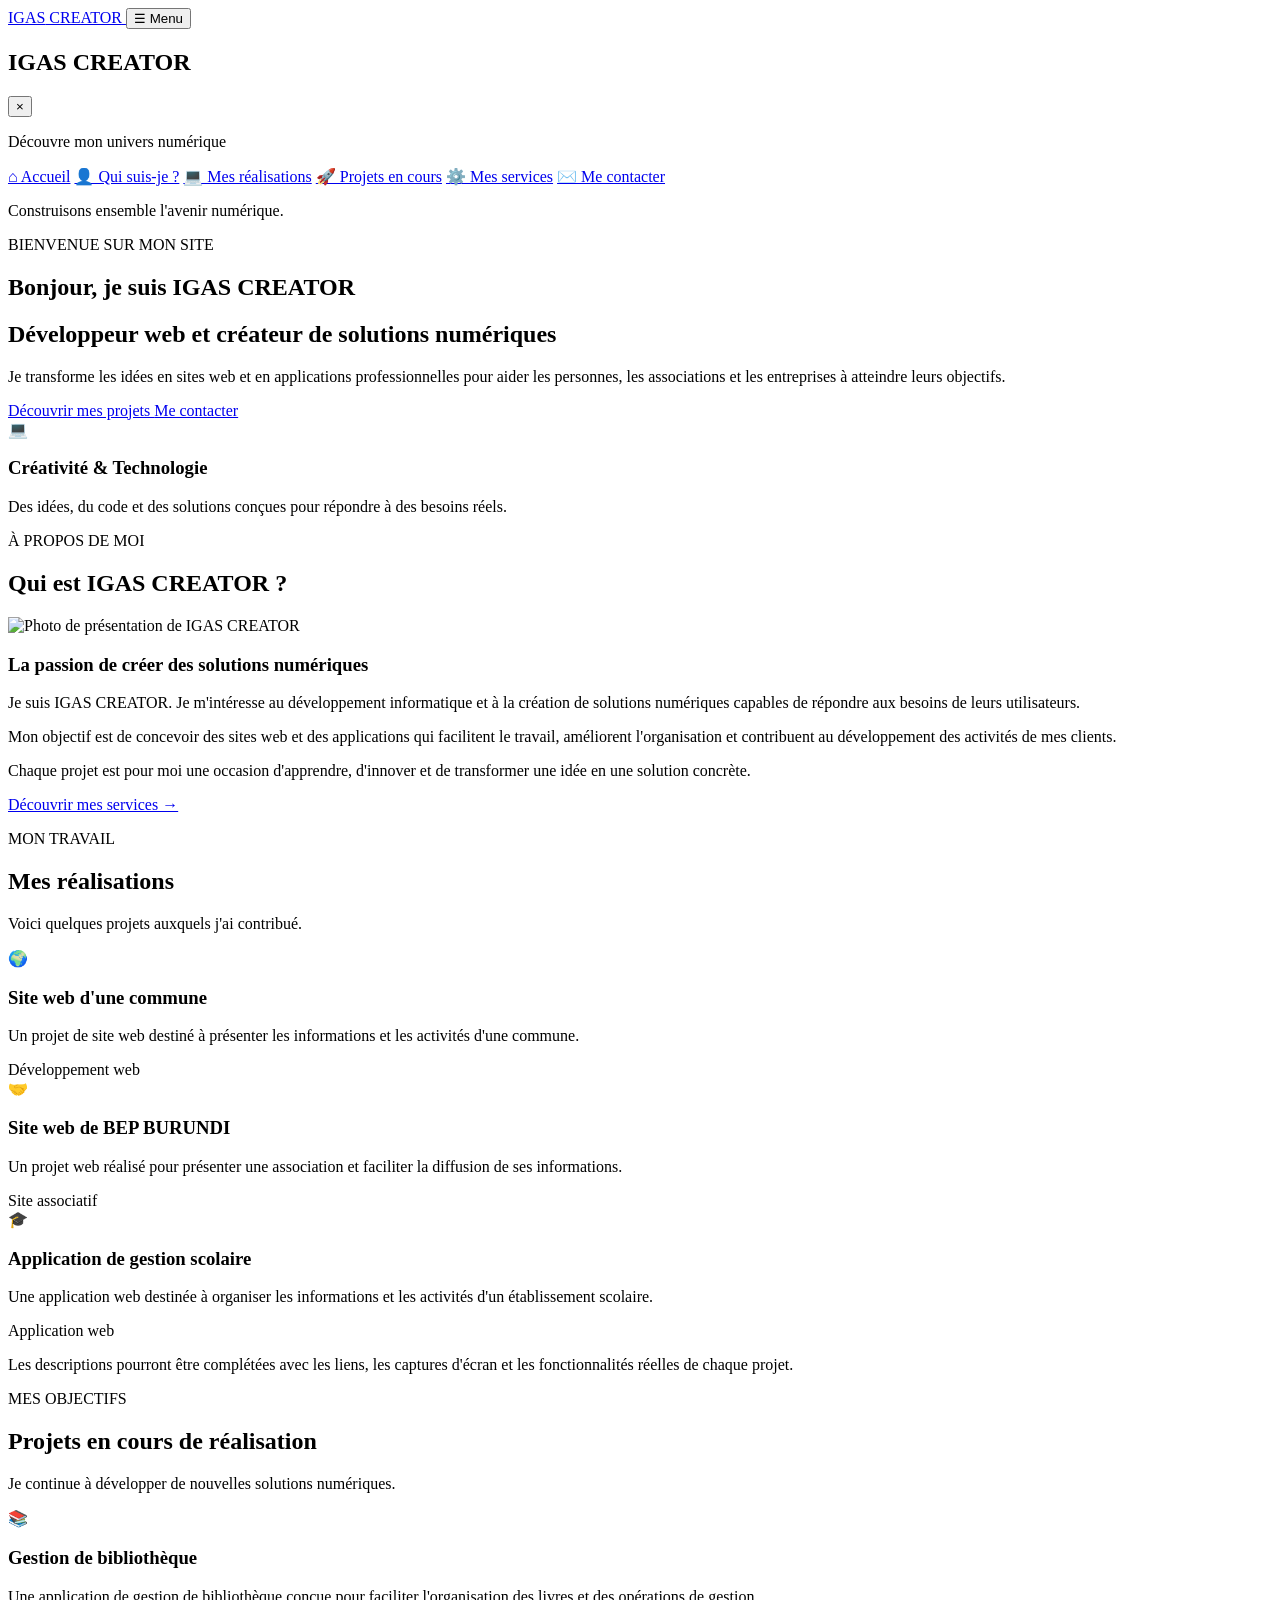
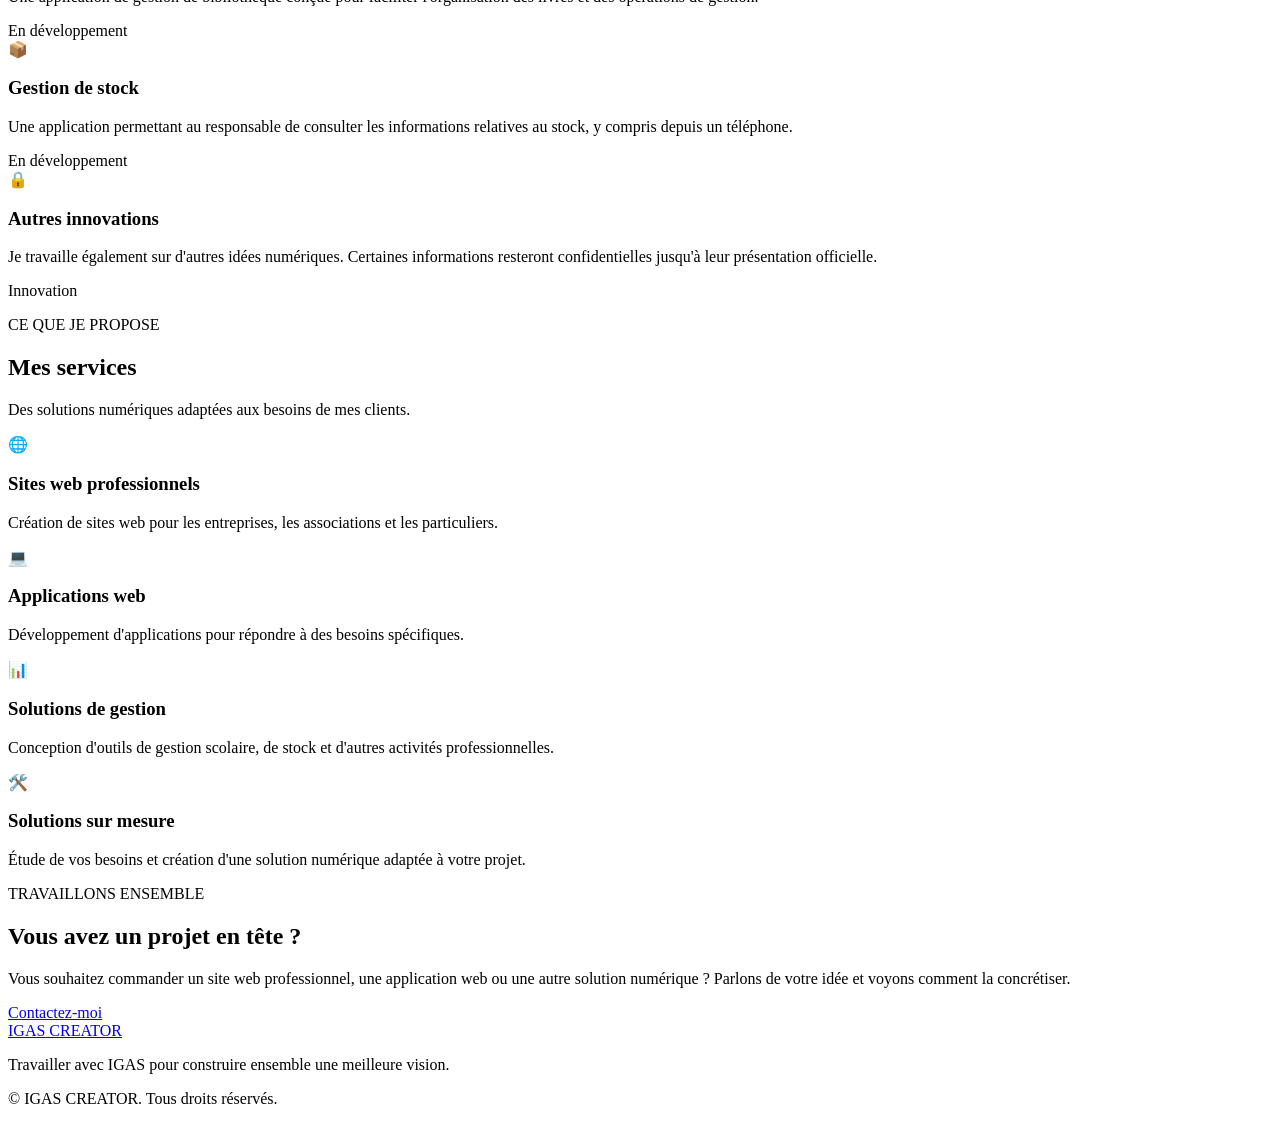
==== index.html @ 4c025641 "Create initial HTML structure for IGAS CREATOR site Added a complete HTML structure for the IGAS CRE" ====
<!DOCTYPE html><html lang="fr">
<head>
    <meta charset="UTF-8">
    <meta name="viewport" content="width=device-width, initial-scale=1.0"><meta name="description" content="IGAS CREATOR : développement de sites web professionnels et d'applications de gestion sur mesure.">

<title>IGAS CREATOR | Développeur & Créateur numérique</title>

<link rel="stylesheet" href="index.css">
<script src="index.js" defer></script>

</head><body><!-- EN-TÊTE -->
<header class="header">

    <a href="#accueil" class="logo">
        IGAS<span> CREATOR</span>
    </a>

    <button
        id="menuBtn"
        class="menu-btn"
        aria-label="Ouvrir le menu"
        aria-controls="sidebar"
        aria-expanded="false">
        ☰ Menu
    </button>

</header>

<!-- FOND DU SIDEBAR SUR MOBILE -->
<div id="sidebarOverlay" class="sidebar-overlay"></div>

<!-- SIDEBAR -->
<aside id="sidebar" class="sidebar">

    <div class="sidebar-header">
        <h2>IGAS CREATOR</h2>
        <button id="closeBtn" class="close-btn" aria-label="Fermer le menu">
            &times;
        </button>
    </div>

    <p class="sidebar-description">Découvre mon univers numérique</p>

    <nav class="sidebar-nav" aria-label="Menu principal">
        <a href="#accueil">⌂ Accueil</a>
        <a href="#apropos">👤 Qui suis-je ?</a>
        <a href="#realisations">💻 Mes réalisations</a>
        <a href="#projets">🚀 Projets en cours</a>
        <a href="#services">⚙️ Mes services</a>
        <a href="#contact">✉️ Me contacter</a>
    </nav>

    <div class="sidebar-footer">
        <p>Construisons ensemble l'avenir numérique.</p>
    </div>

</aside>

<!-- CONTENU PRINCIPAL -->
<main>

    <!-- SECTION ACCUEIL -->
    <section id="accueil" class="hero section">

        <div class="hero-content">

            <p class="eyebrow">BIENVENUE SUR MON SITE</p>

            <h1>
                Bonjour, je suis
                <span class="highlight">IGAS CREATOR</span>
            </h1>

            <h2>Développeur web et créateur de solutions numériques</h2>

            <p class="hero-description">
                Je transforme les idées en sites web et en applications
                professionnelles pour aider les personnes, les associations
                et les entreprises à atteindre leurs objectifs.
            </p>

            <div class="hero-buttons">
                <a href="#realisations" class="btn btn-primary">
                    Découvrir mes projets
                </a>

                <a href="#contact" class="btn btn-secondary">
                    Me contacter
                </a>
            </div>

        </div>

        <div class="hero-card">
            <div class="hero-icon">💻</div>
            <h3>Créativité & Technologie</h3>
            <p>
                Des idées, du code et des solutions conçues pour répondre
                à des besoins réels.
            </p>
        </div>

    </section>

    <!-- SECTION À PROPOS -->
    <section id="apropos" class="section about">

        <div class="section-heading">
            <p class="eyebrow">À PROPOS DE MOI</p>
            <h2>Qui est <span class="highlight">IGAS CREATOR</span> ?</h2>
        </div>

        <div class="about-content">

            <div class="profile-image">
                <img
                    src="images/m.png"
                    alt="Photo de présentation de IGAS CREATOR"
                    loading="lazy">
            </div>

            <div class="about-text">

                <h3>La passion de créer des solutions numériques</h3>

                <p>
                    Je suis IGAS CREATOR. Je m'intéresse au développement
                    informatique et à la création de solutions numériques
                    capables de répondre aux besoins de leurs utilisateurs.
                </p>

                <p>
                    Mon objectif est de concevoir des sites web et des
                    applications qui facilitent le travail, améliorent
                    l'organisation et contribuent au développement des
                    activités de mes clients.
                </p>

                <p>
                    Chaque projet est pour moi une occasion d'apprendre,
                    d'innover et de transformer une idée en une solution
                    concrète.
                </p>

                <a href="#services" class="text-link">
                    Découvrir mes services →
                </a>

            </div>

        </div>

    </section>

    <!-- SECTION RÉALISATIONS -->
    <section id="realisations" class="section projects">

        <div class="section-heading">
            <p class="eyebrow">MON TRAVAIL</p>
            <h2>Mes réalisations</h2>
            <p>
                Voici quelques projets auxquels j'ai contribué.
            </p>
        </div>

        <div class="project-grid">

            <article class="project-card">
                <div class="project-icon">🌍</div>
                <h3>Site web d'une commune</h3>
                <p>
                    Un projet de site web destiné à présenter les
                    informations et les activités d'une commune.
                </p>
                <span class="project-tag">Développement web</span>
            </article>

            <article class="project-card">
                <div class="project-icon">🤝</div>
                <h3>Site web de BEP BURUNDI</h3>
                <p>
                    Un projet web réalisé pour présenter une association
                    et faciliter la diffusion de ses informations.
                </p>
                <span class="project-tag">Site associatif</span>
            </article>

            <article class="project-card">
                <div class="project-icon">🎓</div>
                <h3>Application de gestion scolaire</h3>
                <p>
                    Une application web destinée à organiser les
                    informations et les activités d'un établissement
                    scolaire.
                </p>
                <span class="project-tag">Application web</span>
            </article>

        </div>

        <p class="section-note">
            Les descriptions pourront être complétées avec les liens,
            les captures d'écran et les fonctionnalités réelles de chaque
            projet.
        </p>

    </section>

    <!-- SECTION PROJETS EN COURS -->
    <section id="projets" class="section ongoing">

        <div class="section-heading">
            <p class="eyebrow">MES OBJECTIFS</p>
            <h2>Projets en cours de réalisation</h2>
            <p>
                Je continue à développer de nouvelles solutions numériques.
            </p>
        </div>

        <div class="project-grid">

            <article class="project-card">
                <div class="project-icon">📚</div>
                <h3>Gestion de bibliothèque</h3>
                <p>
                    Une application de gestion de bibliothèque conçue pour
                    faciliter l'organisation des livres et des opérations
                    de gestion.
                </p>
                <span class="project-tag">En développement</span>
            </article>

            <article class="project-card">
                <div class="project-icon">📦</div>
                <h3>Gestion de stock</h3>
                <p>
                    Une application permettant au responsable de consulter
                    les informations relatives au stock, y compris depuis
                    un téléphone.
                </p>
                <span class="project-tag">En développement</span>
            </article>

            <article class="project-card">
                <div class="project-icon">🔒</div>
                <h3>Autres innovations</h3>
                <p>
                    Je travaille également sur d'autres idées numériques.
                    Certaines informations resteront confidentielles
                    jusqu'à leur présentation officielle.
                </p>
                <span class="project-tag">Innovation</span>
            </article>

        </div>

    </section>

    <!-- SECTION SERVICES -->
    <section id="services" class="section services">

        <div class="section-heading">
            <p class="eyebrow">CE QUE JE PROPOSE</p>
            <h2>Mes services</h2>
            <p>
                Des solutions numériques adaptées aux besoins de mes clients.
            </p>
        </div>

        <div class="service-grid">

            <article class="service-card">
                <div class="service-icon">🌐</div>
                <h3>Sites web professionnels</h3>
                <p>
                    Création de sites web pour les entreprises,
                    les associations et les particuliers.
                </p>
            </article>

            <article class="service-card">
                <div class="service-icon">💻</div>
                <h3>Applications web</h3>
                <p>
                    Développement d'applications pour répondre
                    à des besoins spécifiques.
                </p>
            </article>

            <article class="service-card">
                <div class="service-icon">📊</div>
                <h3>Solutions de gestion</h3>
                <p>
                    Conception d'outils de gestion scolaire,
                    de stock et d'autres activités professionnelles.
                </p>
            </article>

            <article class="service-card">
                <div class="service-icon">🛠️</div>
                <h3>Solutions sur mesure</h3>
                <p>
                    Étude de vos besoins et création d'une solution
                    numérique adaptée à votre projet.
                </p>
            </article>

        </div>

    </section>

    <!-- SECTION CONTACT -->
    <section id="contact" class="section contact">

        <div class="contact-box">

            <p class="eyebrow">TRAVAILLONS ENSEMBLE</p>

            <h2>Vous avez un projet en tête ?</h2>

            <p>
                Vous souhaitez commander un site web professionnel,
                une application web ou une autre solution numérique ?
                Parlons de votre idée et voyons comment la concrétiser.
            </p>

            <a href="contacte.html" class="btn btn-primary">
                Contactez-moi
            </a>

        </div>

    </section>

</main>

<!-- PIED DE PAGE -->
<footer class="footer">

    <a href="#accueil" class="logo">
        IGAS<span> CREATOR</span>
    </a>

    <p>
        Travailler avec IGAS pour construire ensemble une meilleure vision.
    </p>

    <p class="copyright">
        &copy; <span id="currentYear"></span> IGAS CREATOR.
        Tous droits réservés.
    </p>

</footer>

</body>
</html>
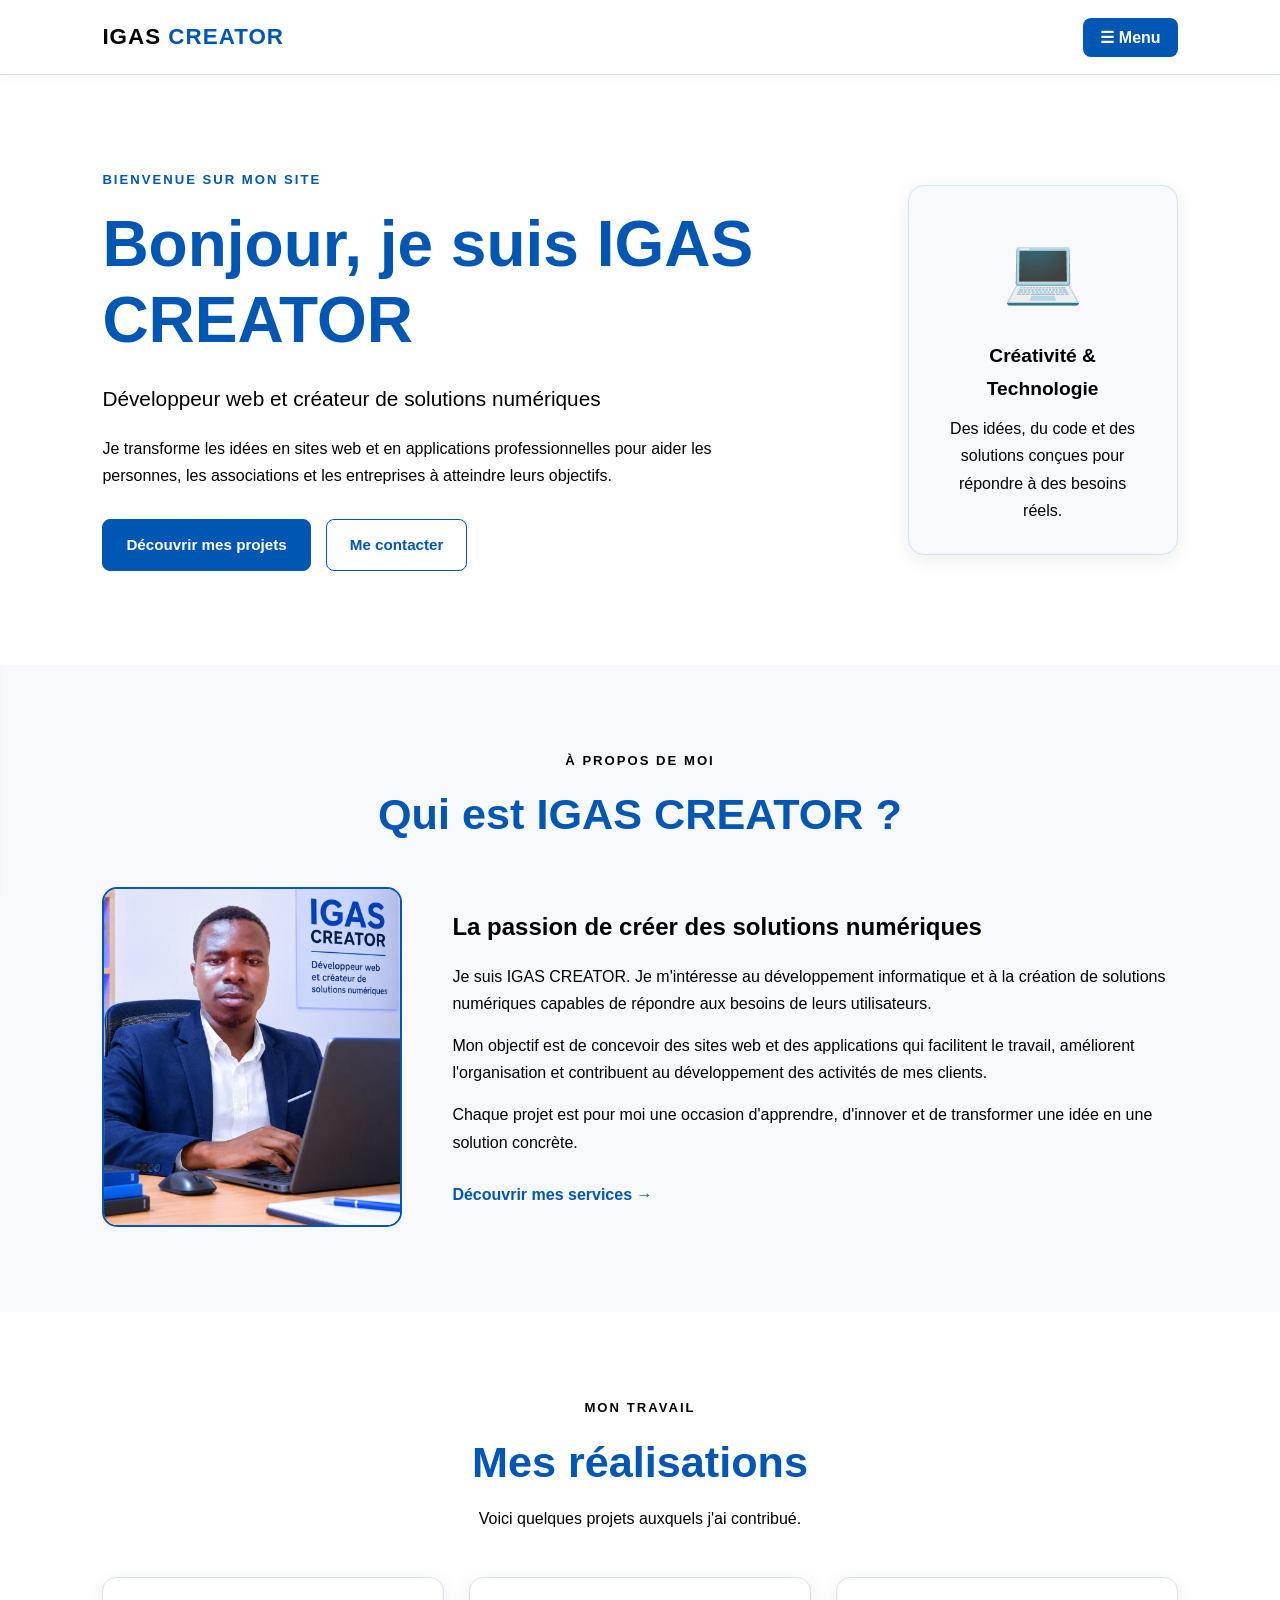
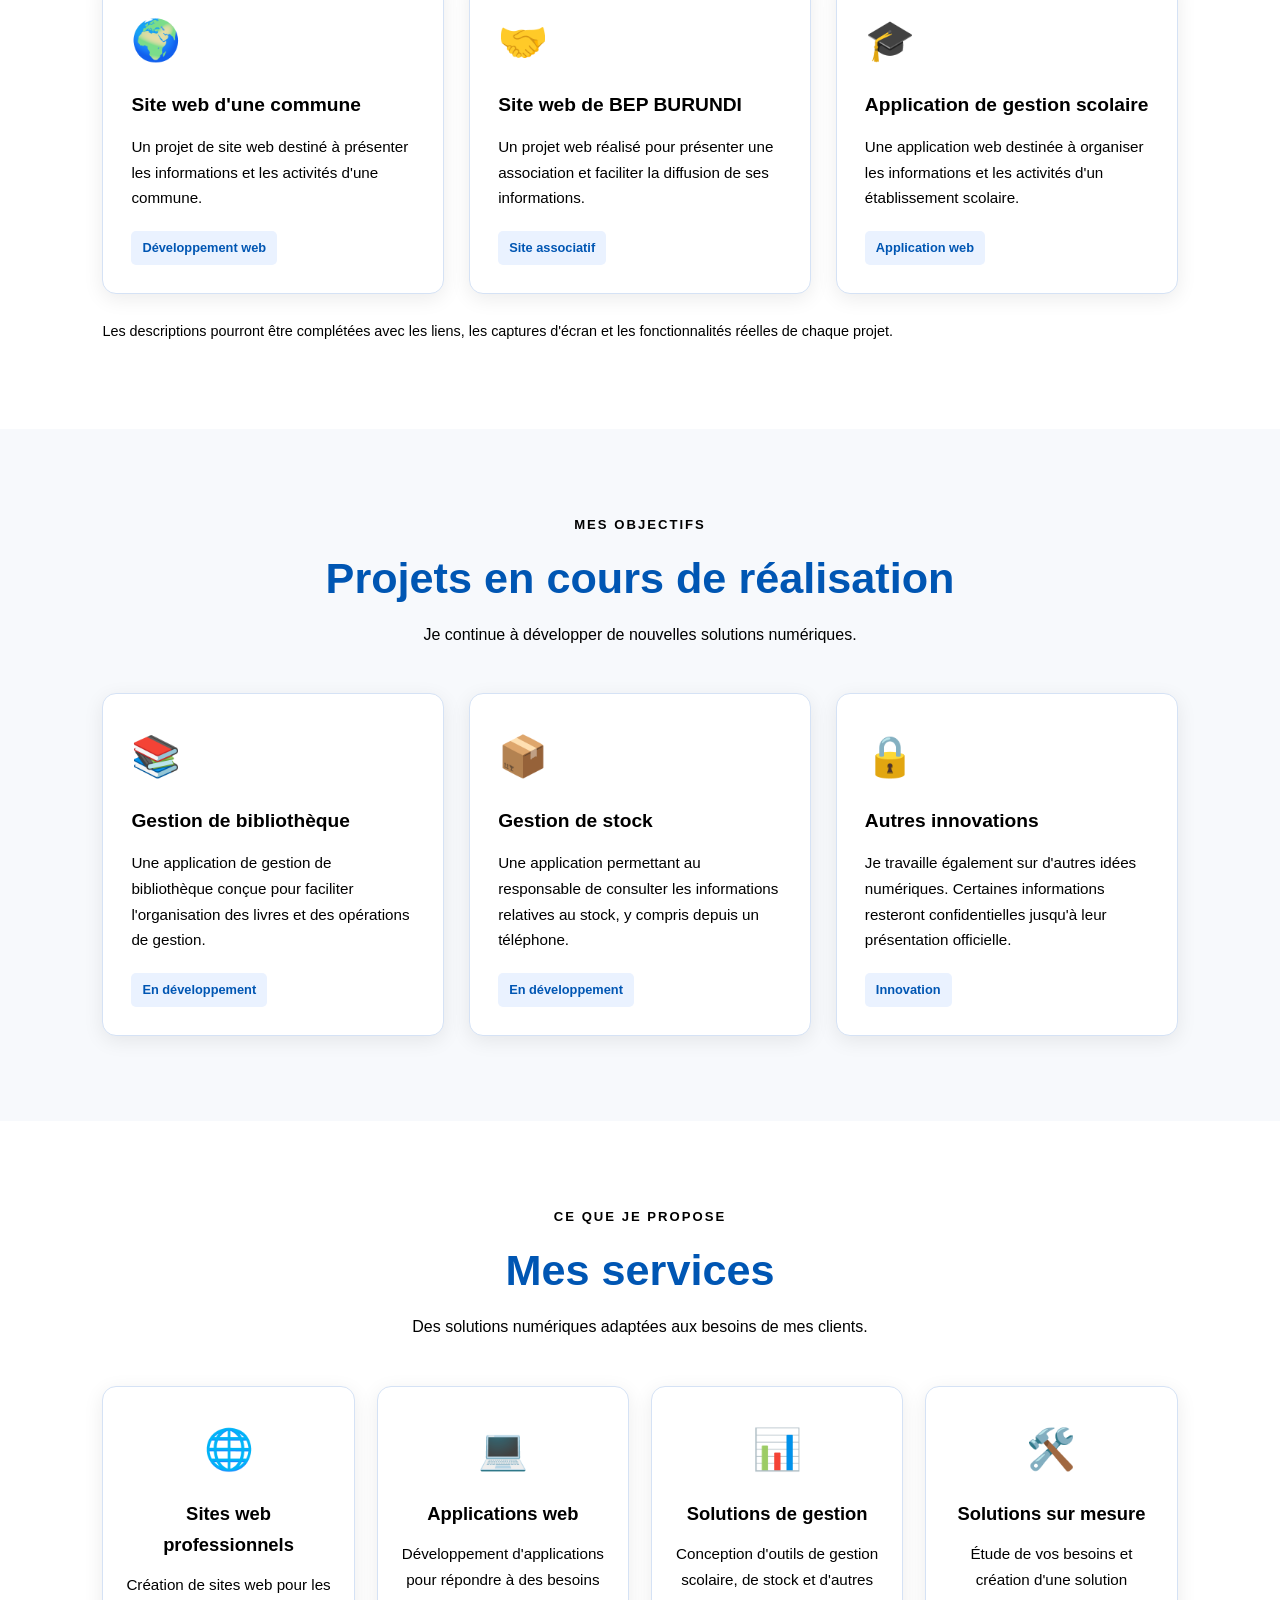
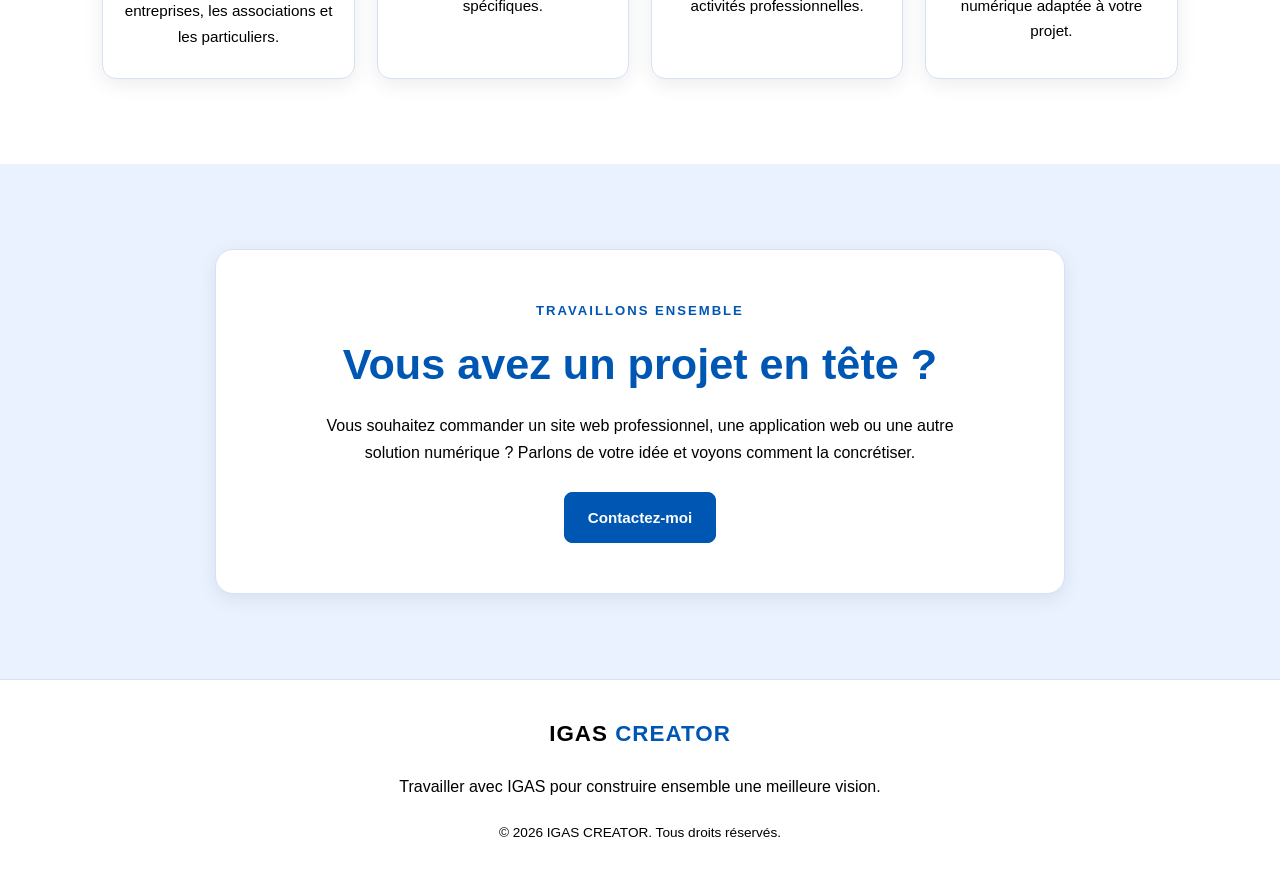
==== commit 760ead88: "Update profile image source in index.html" ====
--- a/index.html
+++ b/index.html
@@ -114,7 +114,7 @@
 
             <div class="profile-image">
                 <img
-                    src="images/m.png"
+                    src="i.png"
                     alt="Photo de présentation de IGAS CREATOR"
                     loading="lazy">
             </div>
--- a/index.css
+++ b/index.css
@@ -0,0 +1,911 @@
+/* ==========================================
+
+1. CONFIGURATION GÉNÉRALE
+   ========================================== */
+
+:root {
+--bleu: #0056B3;
+--bleu-clair: #EAF2FF;
+--bleu-hover: #003F87;
+--noir: #000000;
+--blanc: #FFFFFF;
+--fond: #F7F9FC;
+--bordure: #D5E2F5;
+--ombre: 0 5px 20px rgba(0, 0, 0, 0.08);
+}
+
+* {
+  margin: 0;
+  padding: 0;
+  box-sizing: border-box;
+  scroll-behavior: smooth;
+  }
+
+body {
+font-family: Arial, Helvetica, sans-serif;
+background: var(--blanc);
+color: var(--noir);
+line-height: 1.7;
+}
+
+html {
+scroll-padding-top: 90px;
+}
+
+a {
+color: var(--bleu);
+text-decoration: none;
+}
+
+img {
+max-width: 100%;
+display: block;
+}
+
+button {
+font-family: inherit;
+cursor: pointer;
+}
+
+.section {
+padding: 85px 8%;
+scroll-margin-top: 75px;
+}
+
+/* ==========================================
+2. TITRES ET PARAGRAPHES
+========================================== */
+
+/* Grand titre principal en bleu */
+
+h1 {
+color: var(--bleu);
+font-size: clamp(2.2rem, 5vw, 4rem);
+line-height: 1.2;
+margin-bottom: 20px;
+}
+
+/* Titres des sections en bleu */
+
+.section-heading h2,
+.contact-box h2 {
+color: var(--bleu);
+font-size: clamp(1.8rem, 4vw, 2.7rem);
+line-height: 1.3;
+margin-bottom: 15px;
+}
+
+/* Petits titres en noir */
+
+h2,
+h3,
+h4 {
+color: var(--noir);
+}
+
+.hero h2 {
+font-size: 1.3rem;
+margin-bottom: 18px;
+}
+
+.project-card h3,
+.service-card h3,
+.hero-card h3,
+.about-text h3 {
+color: var(--noir);
+font-size: 1.2rem;
+margin-bottom: 12px;
+}
+
+/* Tous les paragraphes en noir */
+
+p {
+color: var(--noir);
+}
+
+/* Mots importants en bleu */
+
+.highlight,
+.eyebrow,
+.text-link {
+color: var(--bleu);
+}
+
+.eyebrow {
+font-size: 0.82rem;
+font-weight: bold;
+letter-spacing: 2px;
+margin-bottom: 14px;
+}
+
+/* ==========================================
+3. EN-TÊTE DU SITE
+========================================== */
+
+.header {
+position: sticky;
+top: 0;
+z-index: 900;
+
+min-height: 75px;
+padding: 15px 8%;
+
+display: flex;
+justify-content: space-between;
+align-items: center;
+
+background: var(--blanc);
+border-bottom: 1px solid var(--bordure);
+box-shadow: 0 2px 10px rgba(0, 0, 0, 0.04);
+
+}
+
+/* Logo IGAS CREATOR */
+
+.logo {
+font-size: 1.4rem;
+font-weight: 800;
+letter-spacing: 1px;
+color: var(--noir);
+}
+
+.logo span {
+color: var(--bleu);
+}
+
+/* Bouton Menu */
+
+.menu-btn {
+background: var(--bleu);
+color: var(--blanc);
+
+border: none;
+border-radius: 8px;
+
+padding: 10px 17px;
+
+font-size: 1rem;
+font-weight: bold;
+
+transition: background 0.3s, transform 0.3s;
+
+}
+
+.menu-btn:hover {
+background: var(--bleu-hover);
+transform: translateY(-2px);
+}
+
+/* ==========================================
+4. SIDEBAR
+========================================== */
+
+.sidebar {
+position: fixed;
+top: 0;
+left: 0;
+
+width: 290px;
+max-width: 85vw;
+height: 100vh;
+
+padding: 25px 20px;
+
+background: var(--blanc);
+border-right: 1px solid var(--bordure);
+
+box-shadow: var(--ombre);
+
+z-index: 1200;
+
+transform: translateX(-105%);
+transition: transform 0.3s ease;
+
+overflow-y: auto;
+
+}
+
+/* Ouverture du sidebar */
+
+.sidebar.active {
+transform: translateX(0);
+}
+
+/* En-tête du sidebar */
+
+.sidebar-header {
+display: flex;
+align-items: center;
+justify-content: space-between;
+gap: 10px;
+
+padding-bottom: 15px;
+border-bottom: 1px solid var(--bordure);
+
+}
+
+.sidebar-header h2 {
+color: var(--bleu);
+font-size: 1.15rem;
+}
+
+/* Bouton fermer */
+
+.close-btn {
+background: transparent;
+color: var(--noir);
+
+border: none;
+
+font-size: 2rem;
+line-height: 1;
+
+cursor: pointer;
+
+}
+
+.close-btn:hover {
+color: var(--bleu);
+}
+
+/* Description du sidebar */
+
+.sidebar-description {
+color: var(--noir);
+font-size: 0.9rem;
+margin: 15px 0 25px;
+}
+
+/* Liens du menu */
+
+.sidebar-nav {
+display: flex;
+flex-direction: column;
+gap: 8px;
+}
+
+.sidebar-nav a {
+display: block;
+
+padding: 12px 14px;
+
+color: var(--noir);
+background: transparent;
+
+border-radius: 8px;
+
+font-size: 0.95rem;
+
+transition: background 0.3s, color 0.3s;
+
+}
+
+.sidebar-nav a:hover {
+color: var(--bleu);
+background: var(--bleu-clair);
+}
+
+/* Pied du sidebar */
+
+.sidebar-footer {
+margin-top: 35px;
+padding-top: 20px;
+
+border-top: 1px solid var(--bordure);
+
+}
+
+.sidebar-footer p {
+color: var(--noir);
+font-size: 0.85rem;
+}
+
+/* Fond sombre derrière le sidebar */
+
+.sidebar-overlay {
+position: fixed;
+inset: 0;
+
+background: rgba(0, 0, 0, 0.45);
+
+z-index: 1100;
+
+opacity: 0;
+visibility: hidden;
+
+transition: opacity 0.3s, visibility 0.3s;
+
+}
+
+.sidebar-overlay.active {
+opacity: 1;
+visibility: visible;
+}
+
+/* ==========================================
+5. BOUTONS
+========================================== */
+
+.btn {
+display: inline-block;
+
+padding: 12px 23px;
+
+border-radius: 8px;
+
+font-size: 0.95rem;
+font-weight: bold;
+
+text-align: center;
+
+transition: transform 0.3s, background 0.3s;
+
+}
+
+.btn:hover {
+transform: translateY(-3px);
+}
+
+/* Bouton bleu */
+
+.btn-primary {
+background: var(--bleu);
+color: var(--blanc);
+
+border: 1px solid var(--bleu);
+
+}
+
+.btn-primary:hover {
+background: var(--bleu-hover);
+color: var(--blanc);
+}
+
+/* Bouton blanc avec bordure bleue */
+
+.btn-secondary {
+background: var(--blanc);
+color: var(--bleu);
+
+border: 1px solid var(--bleu);
+
+}
+
+.btn-secondary:hover {
+background: var(--bleu-clair);
+color: var(--bleu-hover);
+}
+
+/* ==========================================
+6. SECTION ACCUEIL
+========================================== */
+
+.hero {
+min-height: 590px;
+
+display: flex;
+align-items: center;
+justify-content: space-between;
+
+gap: 50px;
+
+background: var(--blanc);
+
+}
+
+.hero-content {
+flex: 1;
+max-width: 720px;
+}
+
+.hero h1 {
+margin-bottom: 22px;
+}
+
+.hero h2 {
+color: var(--noir);
+font-weight: 500;
+}
+
+.hero-description {
+color: var(--noir);
+font-size: 1rem;
+margin-bottom: 30px;
+max-width: 650px;
+}
+
+.hero-buttons {
+display: flex;
+flex-wrap: wrap;
+gap: 15px;
+}
+
+/* Carte de présentation */
+
+.hero-card {
+flex: 0 0 270px;
+
+padding: 30px;
+
+background: var(--fond);
+
+border: 1px solid var(--bordure);
+border-radius: 16px;
+
+box-shadow: var(--ombre);
+
+text-align: center;
+
+}
+
+.hero-icon {
+font-size: 4rem;
+margin-bottom: 15px;
+}
+
+.hero-card h3 {
+margin-bottom: 10px;
+}
+
+.hero-card p {
+color: var(--noir);
+}
+
+/* ==========================================
+7. TITRES DES SECTIONS
+========================================== */
+
+.section-heading {
+max-width: 750px;
+
+margin: 0 auto 45px;
+
+text-align: center;
+
+}
+
+.section-heading h2 {
+margin-bottom: 15px;
+}
+
+.section-heading p {
+color: var(--noir);
+}
+
+/* ==========================================
+8. SECTION À PROPOS
+========================================== */
+
+.about {
+background: var(--fond);
+}
+
+.about-content {
+max-width: 1100px;
+margin: auto;
+
+display: grid;
+grid-template-columns: 300px 1fr;
+
+align-items: center;
+gap: 50px;
+
+}
+
+/* Photo */
+
+.profile-image {
+width: 100%;
+max-width: 300px;
+height: 340px;
+
+margin: auto;
+
+overflow: hidden;
+
+border: 2px solid var(--bleu);
+border-radius: 15px;
+
+background: var(--blanc);
+
+}
+
+.profile-image img {
+width: 100%;
+height: 100%;
+
+object-fit: cover;
+
+}
+
+/* Texte de présentation */
+
+.about-text h3 {
+font-size: 1.5rem;
+margin-bottom: 15px;
+}
+
+.about-text p {
+color: var(--noir);
+margin-bottom: 15px;
+}
+
+/* Lien */
+
+.text-link {
+display: inline-block;
+margin-top: 10px;
+
+font-weight: bold;
+
+}
+
+.text-link:hover {
+color: var(--bleu-hover);
+text-decoration: underline;
+}
+
+/* ==========================================
+9. CARTES DES PROJETS
+========================================== */
+
+.project-grid {
+display: grid;
+grid-template-columns: repeat(3, minmax(0, 1fr));
+
+gap: 25px;
+
+}
+
+/* Carte */
+
+.project-card {
+padding: 28px;
+
+background: var(--blanc);
+
+border: 1px solid var(--bordure);
+border-radius: 14px;
+
+box-shadow: var(--ombre);
+
+transition: transform 0.3s, border-color 0.3s;
+
+}
+
+.project-card:hover {
+transform: translateY(-6px);
+border-color: var(--bleu);
+}
+
+/* Icône */
+
+.project-icon {
+font-size: 2.5rem;
+margin-bottom: 15px;
+}
+
+/* Titre */
+
+.project-card h3 {
+font-size: 1.2rem;
+margin-bottom: 12px;
+}
+
+/* Description */
+
+.project-card p {
+color: var(--noir);
+font-size: 0.95rem;
+}
+
+/* Étiquette */
+
+.project-tag {
+display: inline-block;
+
+margin-top: 20px;
+padding: 6px 11px;
+
+background: var(--bleu-clair);
+color: var(--bleu);
+
+border-radius: 5px;
+
+font-size: 0.8rem;
+font-weight: bold;
+
+}
+
+/* Note */
+
+.section-note {
+color: var(--noir);
+font-size: 0.9rem;
+margin-top: 25px;
+}
+
+/* ==========================================
+10. PROJETS EN COURS
+========================================== */
+
+.ongoing {
+background: var(--fond);
+}
+
+/* ==========================================
+11. SERVICES
+========================================== */
+
+.service-grid {
+display: grid;
+grid-template-columns: repeat(4, minmax(0, 1fr));
+
+gap: 22px;
+
+}
+
+.service-card {
+padding: 28px 20px;
+
+background: var(--blanc);
+
+border: 1px solid var(--bordure);
+border-radius: 14px;
+
+box-shadow: var(--ombre);
+
+text-align: center;
+
+transition: transform 0.3s, border-color 0.3s;
+
+}
+
+.service-card:hover {
+transform: translateY(-5px);
+border-color: var(--bleu);
+}
+
+/* Icônes des services */
+
+.service-icon {
+font-size: 2.5rem;
+margin-bottom: 15px;
+}
+
+/* Titres des services */
+
+.service-card h3 {
+color: var(--noir);
+font-size: 1.15rem;
+margin-bottom: 12px;
+}
+
+/* Paragraphes des services */
+
+.service-card p {
+color: var(--noir);
+font-size: 0.95rem;
+}
+
+/* ==========================================
+12. SECTION CONTACT
+========================================== */
+
+.contact {
+background: var(--bleu-clair);
+}
+
+.contact-box {
+max-width: 850px;
+
+margin: auto;
+padding: 50px 30px;
+
+background: var(--blanc);
+
+border: 1px solid var(--bordure);
+border-radius: 18px;
+
+box-shadow: var(--ombre);
+
+text-align: center;
+
+}
+
+.contact-box h2 {
+color: var(--bleu);
+margin-bottom: 20px;
+}
+
+.contact-box p:not(.eyebrow) {
+max-width: 650px;
+
+margin: 0 auto 25px;
+
+color: var(--noir);
+
+}
+
+/* ==========================================
+13. PIED DE PAGE
+========================================== */
+
+.footer {
+padding: 35px 8%;
+
+background: var(--blanc);
+
+border-top: 1px solid var(--bordure);
+
+text-align: center;
+
+}
+
+.footer .logo {
+display: inline-block;
+margin-bottom: 10px;
+}
+
+.footer p {
+color: var(--noir);
+margin-top: 10px;
+}
+
+.footer .copyright {
+margin-top: 20px;
+font-size: 0.85rem;
+}
+
+/* ==========================================
+14. RESPONSIVE : TABLETTES
+========================================== */
+
+@media (max-width: 1000px) {
+
+.section {
+    padding: 75px 6%;
+}
+
+.hero {
+    flex-direction: column;
+    align-items: flex-start;
+    justify-content: center;
+}
+
+.hero-card {
+    width: 100%;
+    max-width: 450px;
+
+    flex-basis: auto;
+}
+
+.project-grid {
+    grid-template-columns: repeat(2, minmax(0, 1fr));
+}
+
+.service-grid {
+    grid-template-columns: repeat(2, minmax(0, 1fr));
+}
+
+.about-content {
+    gap: 30px;
+}
+
+}
+
+/* ==========================================
+15. RESPONSIVE : TÉLÉPHONES
+========================================== */
+
+@media (max-width: 650px) {
+
+.section {
+    padding: 60px 6%;
+}
+
+.header {
+    padding: 14px 6%;
+    min-height: 68px;
+}
+
+.logo {
+    font-size: 1.05rem;
+}
+
+.menu-btn {
+    padding: 9px 12px;
+    font-size: 0.9rem;
+}
+
+.hero {
+    min-height: auto;
+    gap: 35px;
+}
+
+.hero h1 {
+    font-size: 2.25rem;
+}
+
+.hero h2 {
+    font-size: 1.05rem;
+}
+
+.hero-description {
+    font-size: 0.95rem;
+}
+
+.hero-buttons {
+    flex-direction: column;
+    align-items: stretch;
+}
+
+.hero-card {
+    padding: 25px;
+}
+
+.section-heading {
+    margin-bottom: 30px;
+}
+
+.section-heading h2,
+.contact-box h2 {
+    font-size: 1.8rem;
+}
+
+.about-content {
+    grid-template-columns: 1fr;
+    gap: 30px;
+}
+
+.profile-image {
+    height: 300px;
+}
+
+.about-text h3 {
+    font-size: 1.3rem;
+}
+
+.project-grid,
+.service-grid {
+    grid-template-columns: 1fr;
+}
+
+.project-card,
+.service-card {
+    padding: 24px;
+}
+
+.contact-box {
+    padding: 35px 20px;
+}
+
+.footer {
+    padding: 30px 6%;
+}
+
+}
+
+/* ==========================================
+16. ACCESSIBILITÉ
+========================================== */
+
+a:focus-visible,
+button:focus-visible {
+outline: 3px solid var(--bleu);
+outline-offset: 4px;
+}
+
+/* Réduire les animations si l'utilisateur le préfère */
+
+@media (prefers-reduced-motion: reduce) {
+
+*,
+*::before,
+*::after {
+    scroll-behavior: auto !important;
+    transition-duration: 0.01ms !important;
+    animation-duration: 0.01ms !important;
+}
+
+}
